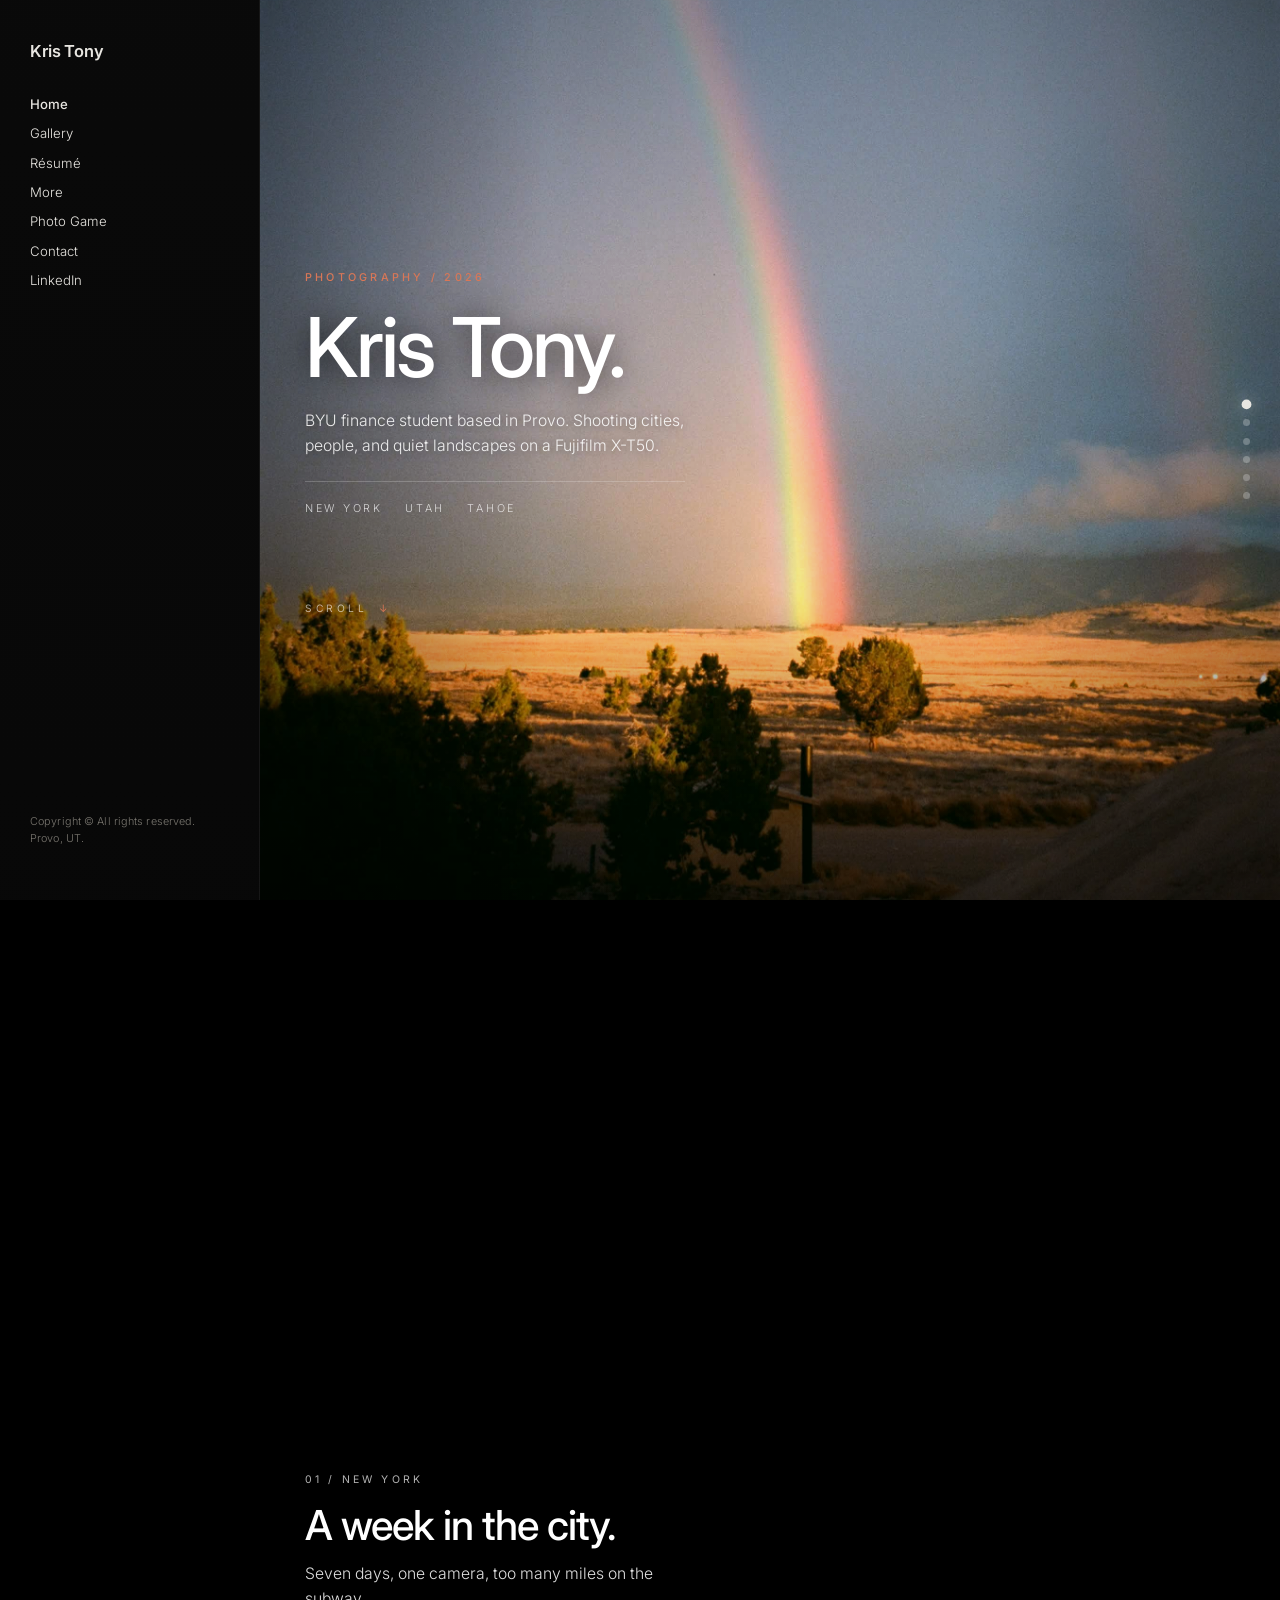
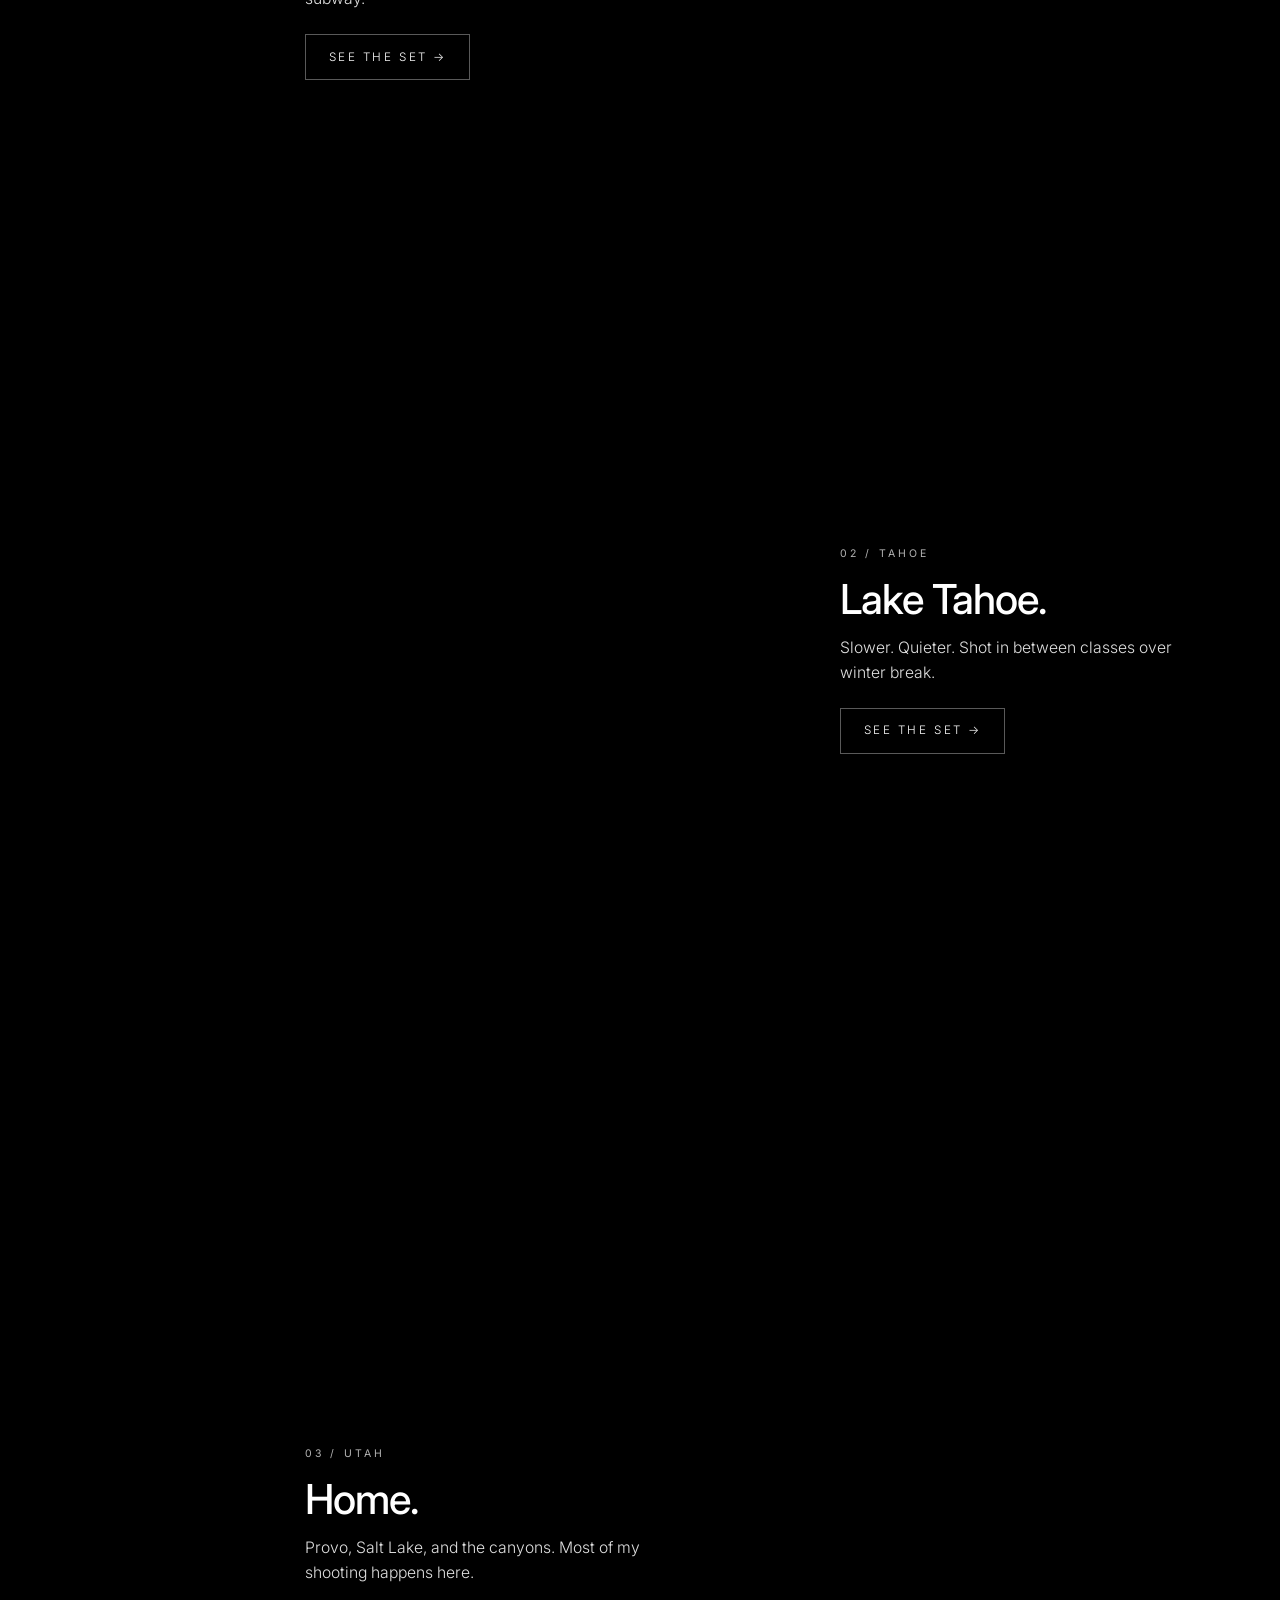
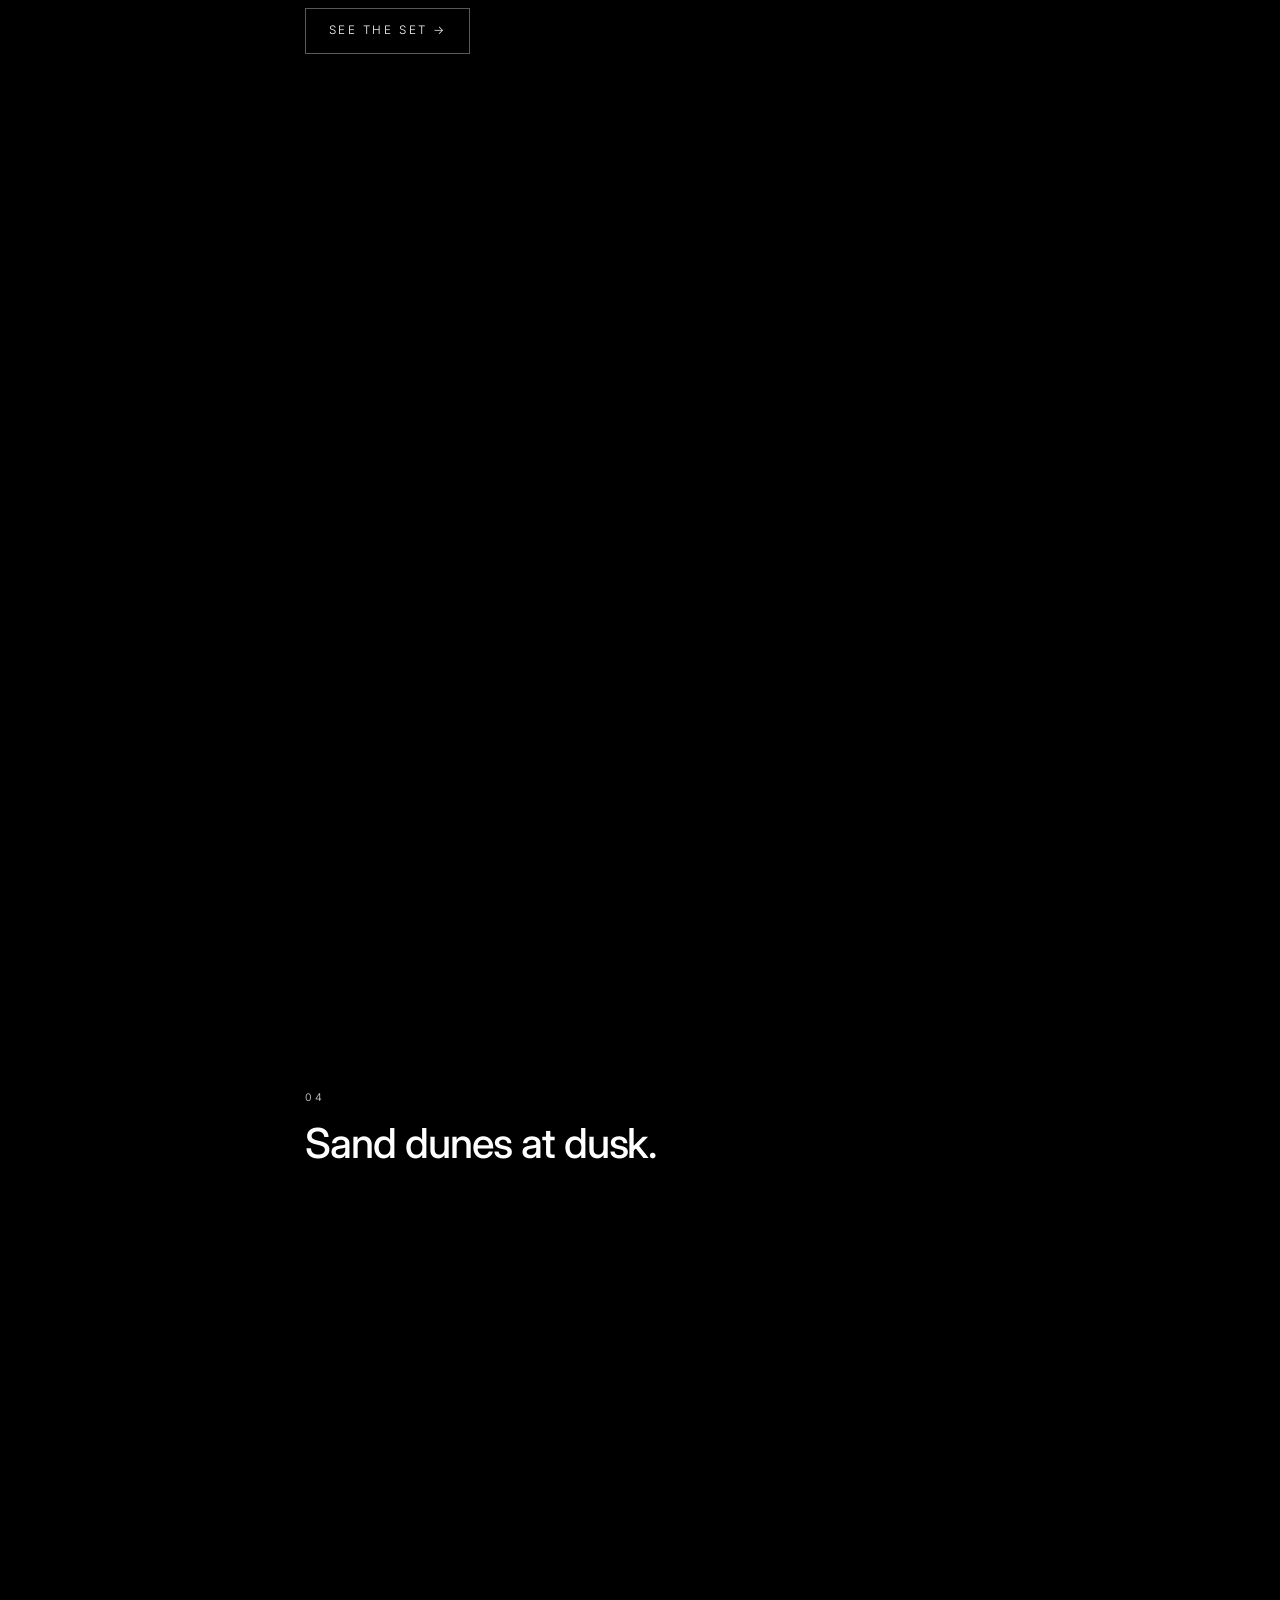
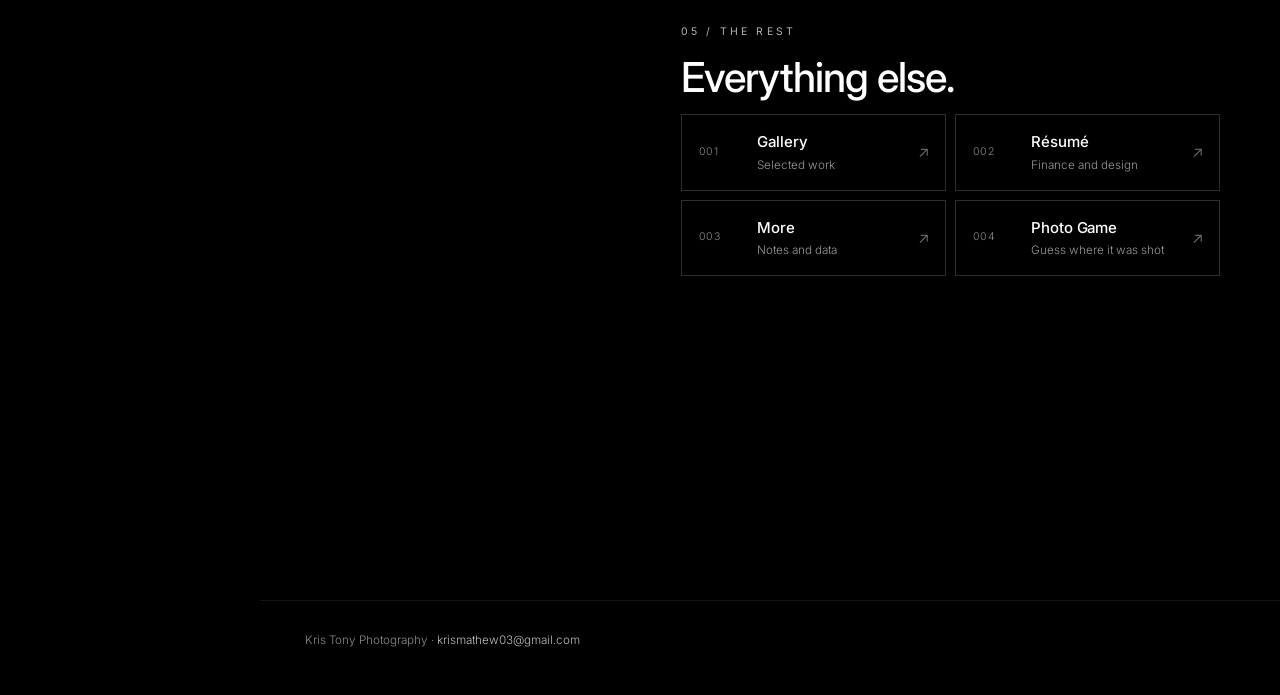
==== index.html @ 4439d4d0 "Add files via upload" ====
<!DOCTYPE html>
<html lang="en">
<head>
  <meta charset="UTF-8" />
  <meta name="viewport" content="width=device-width, initial-scale=1.0" />
  <title>Kris Tony</title>
  <link href="https://cdn.jsdelivr.net/npm/bootstrap@5.3.3/dist/css/bootstrap.min.css" rel="stylesheet" />
  <link rel="preconnect" href="https://fonts.googleapis.com" />
  <link rel="preconnect" href="https://fonts.gstatic.com" crossorigin />
  <link href="https://fonts.googleapis.com/css2?family=Inter:wght@300;400;500;600;700&display=swap" rel="stylesheet" />
  <link rel="stylesheet" href="https://cdn.jsdelivr.net/npm/bootstrap-icons@1.11.3/font/bootstrap-icons.css" />
  <link rel="stylesheet" href="custom.css" />
</head>
<body class="home-body">

<button class="mobile-nav-toggle" id="mobileNavToggle" aria-label="Menu">
  <span></span><span></span><span></span>
</button>

<aside class="sidebar home-sidebar" id="sidebar">
  <div class="sidebar-inner">
    <a href="index.html" class="site-name">Kris Tony</a>
    <nav class="side-nav">
      <a href="index.html" class="active">Home</a>
      <a href="gallery.html">Gallery</a>
      <a href="resume.html">Résumé</a>
      <a href="scratch.html">More</a>
      <a href="wordle.html">Photo Game</a>
      <a href="mailto:krismathew03@gmail.com">Contact</a>
      <a href="https://www.linkedin.com/in/kris-tony-0866b4339/" target="_blank" rel="noopener">LinkedIn</a>
    </nav>
    <p class="copyright">Copyright © All rights reserved.<br/>Provo, UT.</p>
  </div>
</aside>

<!-- Cinematic backdrop with cross-fading photos -->
<div class="backdrop" id="backdrop">
  <div class="backdrop-img active" data-src="images/rainbow.jpg" style="background-image: url('images/rainbow.jpg')"></div>
  <div class="backdrop-img" data-src="images/times-square-rain.jpg"></div>
  <div class="backdrop-img" data-src="images/tahoe-overlook.jpg"></div>
  <div class="backdrop-img" data-src="images/slc-temple.jpg"></div>
  <div class="backdrop-img" data-src="images/sand-dunes.jpg"></div>
  <div class="backdrop-img" data-src="images/nyc-drive.jpg"></div>
  <div class="backdrop-vignette"></div>
</div>

<!-- Scroll indicator showing which photo you're on -->
<div class="scroll-indicator" id="scrollIndicator">
  <span class="dot active" data-idx="0"></span>
  <span class="dot" data-idx="1"></span>
  <span class="dot" data-idx="2"></span>
  <span class="dot" data-idx="3"></span>
  <span class="dot" data-idx="4"></span>
  <span class="dot" data-idx="5"></span>
</div>

<main class="home-main">

  <!-- Section 1: Intro (over rainbow) -->
  <section class="home-section">
    <div class="home-content">
      <p class="home-eyebrow">Photography / 2026</p>
      <h1 class="home-display">Kris Tony.</h1>
      <p class="home-sub">
        BYU finance student based in Provo. Shooting cities, people, and quiet landscapes on a Fujifilm X-T50.
      </p>
      <p class="home-tags">
        <a href="gallery.html#new-york" class="city-link">New York</a>
        <a href="gallery.html#utah" class="city-link">Utah</a>
        <a href="gallery.html#tahoe" class="city-link">Tahoe</a>
      </p>
      <p class="scroll-hint"><span>Scroll</span><span class="arrow">↓</span></p>
    </div>
  </section>

  <!-- Section 2: New York -->
  <section class="home-section">
    <div class="home-content align-bottom">
      <p class="home-chapter">01 / New York</p>
      <h2 class="home-heading">A week in the city.</h2>
      <p class="home-sub">
        Seven days, one camera, too many miles on the subway.
      </p>
      <a href="gallery.html#new-york" class="home-link">See the set →</a>
    </div>
  </section>

  <!-- Section 3: Tahoe -->
  <section class="home-section">
    <div class="home-content align-right">
      <p class="home-chapter">02 / Tahoe</p>
      <h2 class="home-heading">Lake Tahoe.</h2>
      <p class="home-sub">
        Slower. Quieter. Shot in between classes over winter break.
      </p>
      <a href="gallery.html#tahoe" class="home-link">See the set →</a>
    </div>
  </section>

  <!-- Section 4: Utah -->
  <section class="home-section">
    <div class="home-content">
      <p class="home-chapter">03 / Utah</p>
      <h2 class="home-heading">Home.</h2>
      <p class="home-sub">
        Provo, Salt Lake, and the canyons. Most of my shooting happens here.
      </p>
      <a href="gallery.html#utah" class="home-link">See the set →</a>
    </div>
  </section>

  <!-- Section 5: Sand dunes -->
  <section class="home-section">
    <div class="home-content align-bottom">
      <p class="home-chapter">04</p>
      <h2 class="home-heading">Sand dunes at dusk.</h2>
    </div>
  </section>

  <!-- Section 6: NYC drive, closing -->
  <section class="home-section">
    <div class="home-content align-right">
      <p class="home-chapter">05 / The rest</p>
      <h2 class="home-heading">Everything else.</h2>
      <div class="home-links">
        <a href="gallery.html" class="home-link-card">
          <span class="num">001</span>
          <span class="t">Gallery</span>
          <span class="m">Selected work</span>
          <span class="a">↗</span>
        </a>
        <a href="resume.html" class="home-link-card">
          <span class="num">002</span>
          <span class="t">Résumé</span>
          <span class="m">Finance and design</span>
          <span class="a">↗</span>
        </a>
        <a href="scratch.html" class="home-link-card">
          <span class="num">003</span>
          <span class="t">More</span>
          <span class="m">Notes and data</span>
          <span class="a">↗</span>
        </a>
        <a href="wordle.html" class="home-link-card">
          <span class="num">004</span>
          <span class="t">Photo Game</span>
          <span class="m">Guess where it was shot</span>
          <span class="a">↗</span>
        </a>
      </div>
    </div>
  </section>

  <footer class="home-footer">
    <p>Kris Tony Photography · <a href="mailto:krismathew03@gmail.com">krismathew03@gmail.com</a></p>
  </footer>

</main>

<script src="https://cdn.jsdelivr.net/npm/bootstrap@5.3.3/dist/js/bootstrap.bundle.min.js"></script>
<script>
  // Mobile nav
  const toggle = document.getElementById('mobileNavToggle');
  const sidebar = document.getElementById('sidebar');
  toggle.addEventListener('click', () => {
    sidebar.classList.toggle('open');
    toggle.classList.toggle('active');
  });
  sidebar.querySelectorAll('a').forEach(a => {
    a.addEventListener('click', () => {
      sidebar.classList.remove('open');
      toggle.classList.remove('active');
    });
  });

  // Preload all backdrop images + swap based on scroll
  const slides = document.querySelectorAll('.backdrop-img');
  const sections = document.querySelectorAll('.home-section');
  const dots = document.querySelectorAll('.scroll-indicator .dot');

  // Preload
  slides.forEach(s => {
    const src = s.dataset.src;
    if (src && !s.style.backgroundImage) {
      const img = new Image();
      img.onload = () => { s.style.backgroundImage = `url('${src}')`; };
      img.src = src;
    }
  });

  // Swap backdrop based on which section is centered in viewport
  let currentIdx = 0;
  function updateBackdrop() {
    const mid = window.scrollY + window.innerHeight / 2;
    let newIdx = 0;
    sections.forEach((sec, i) => {
      const top = sec.offsetTop;
      const bot = top + sec.offsetHeight;
      if (mid >= top && mid < bot) newIdx = i;
    });
    if (newIdx !== currentIdx) {
      slides[currentIdx]?.classList.remove('active');
      dots[currentIdx]?.classList.remove('active');
      slides[newIdx]?.classList.add('active');
      dots[newIdx]?.classList.add('active');
      currentIdx = newIdx;
    }
  }
  window.addEventListener('scroll', updateBackdrop, { passive: true });

  // Click a dot to jump to that section
  dots.forEach((dot, i) => {
    dot.addEventListener('click', () => {
      sections[i]?.scrollIntoView({ behavior: 'smooth' });
    });
  });
</script>
</body>
</html>
---- custom.css ----
/* =====================================================
   custom.css — Kris Tony · Minimal photography portfolio
   ===================================================== */

:root {
  --bg: #0e0e0e;
  --bg-2: #141414;
  --text: #e8e6e1;
  --muted: #7a7770;
  --accent: #d97757;
  --rule: rgba(232, 230, 225, 0.08);
  --sidebar-w: 260px;
}

* { box-sizing: border-box; -webkit-font-smoothing: antialiased; }

html {
  scroll-behavior: smooth;
}

html, body {
  margin: 0;
  padding: 0;
  background: var(--bg);
  color: var(--text);
  font-family: 'Inter', system-ui, sans-serif;
  font-weight: 300;
  font-size: 15px;
  line-height: 1.6;
  overflow-x: hidden;
}

a { color: var(--text); text-decoration: none; }
img { display: block; max-width: 100%; }

/* Offset for anchor jumps so content isn't glued to the top */
[id] { scroll-margin-top: 2rem; }

/* ---------- Scroll progress bar ---------- */
.scroll-progress {
  position: fixed;
  top: 0;
  left: var(--sidebar-w);
  right: 0;
  height: 2px;
  background: transparent;
  z-index: 40;
  pointer-events: none;
}
.scroll-progress-bar {
  height: 100%;
  background: var(--accent);
  width: 0;
  transition: width 0.1s linear;
}

/* ---------- Sidebar ---------- */
.sidebar {
  position: fixed;
  top: 0;
  left: 0;
  width: var(--sidebar-w);
  height: 100vh;
  background: var(--bg);
  padding: 2.5rem 2rem;
  z-index: 20;
  display: flex;
  flex-direction: column;
  border-right: 1px solid var(--rule);
  overflow-y: auto;
}

.sidebar-inner {
  display: flex;
  flex-direction: column;
  height: 100%;
  min-height: 100%;
}

.site-name {
  font-weight: 600;
  font-size: 1.1rem;
  letter-spacing: -0.01em;
  color: var(--text);
  margin-bottom: 2rem;
  display: block;
}

.side-nav {
  display: flex;
  flex-direction: column;
  gap: 0.55rem;
}
.side-nav a {
  font-size: 0.88rem;
  color: var(--text);
  font-weight: 300;
  transition: opacity 0.2s, transform 0.25s;
  display: inline-block;
  width: fit-content;
}
.side-nav a:hover {
  opacity: 0.55;
  transform: translateX(3px);
}
.side-nav a.active { font-weight: 500; }

/* Gallery jump sub-nav */
.gallery-jump {
  margin-top: 1.75rem;
  padding-top: 1.5rem;
  border-top: 1px solid var(--rule);
  display: flex;
  flex-direction: column;
  gap: 0.5rem;
}
.gallery-jump a {
  font-size: 0.82rem;
  color: var(--muted);
  transition: color 0.2s, transform 0.25s;
}
.gallery-jump a:hover {
  color: var(--text);
  transform: translateX(3px);
}
.anchor-heading {
  font-size: 0.68rem;
  color: var(--muted);
  text-transform: uppercase;
  letter-spacing: 0.25em;
  margin: 0 0 0.5rem;
  opacity: 0.7;
}

.copyright {
  font-size: 0.72rem;
  color: var(--muted);
  margin-top: auto;
  padding-top: 2rem;
  line-height: 1.6;
  letter-spacing: 0.01em;
}

/* ---------- Mobile nav toggle ---------- */
.mobile-nav-toggle {
  display: none;
  position: fixed;
  top: 1.25rem;
  right: 1.25rem;
  width: 44px;
  height: 44px;
  background: var(--bg);
  border: 1px solid var(--rule);
  z-index: 30;
  cursor: pointer;
  padding: 0;
  flex-direction: column;
  align-items: center;
  justify-content: center;
  gap: 4px;
}
.mobile-nav-toggle span {
  display: block;
  width: 18px;
  height: 1px;
  background: var(--text);
  transition: all 0.25s ease;
}
.mobile-nav-toggle.active span:nth-child(1) {
  transform: translateY(5px) rotate(45deg);
}
.mobile-nav-toggle.active span:nth-child(2) { opacity: 0; }
.mobile-nav-toggle.active span:nth-child(3) {
  transform: translateY(-5px) rotate(-45deg);
}

/* ---------- Main content area ---------- */
.main {
  margin-left: var(--sidebar-w);
  padding: 2.5rem 2.5rem 4rem;
  min-height: 100vh;
}

/* ---------- Lightbox ---------- */
.lightbox {
  position: fixed;
  inset: 0;
  background: rgba(8, 8, 8, 0.96);
  backdrop-filter: blur(14px);
  -webkit-backdrop-filter: blur(14px);
  z-index: 100;
  display: none;
  align-items: center;
  justify-content: center;
  padding: 3rem 5rem;
  opacity: 0;
  transition: opacity 0.3s ease;
  cursor: zoom-out;
}
.lightbox.open {
  display: flex;
  opacity: 1;
}
.lightbox img {
  max-width: 100%;
  max-height: 100%;
  object-fit: contain;
  display: block;
  animation: lbZoom 0.35s cubic-bezier(0.25, 0.8, 0.25, 1) both;
}
@keyframes lbZoom {
  from { transform: scale(0.96); opacity: 0; }
  to { transform: scale(1); opacity: 1; }
}
.lightbox-close {
  position: absolute;
  top: 1.5rem;
  right: 1.5rem;
  width: 44px;
  height: 44px;
  background: transparent;
  border: 1px solid rgba(255,255,255,0.25);
  color: rgba(255,255,255,0.85);
  cursor: pointer;
  font-size: 1.3rem;
  font-weight: 300;
  transition: all 0.2s;
  display: flex;
  align-items: center;
  justify-content: center;
}
.lightbox-close:hover {
  background: rgba(255,255,255,0.1);
  border-color: rgba(255,255,255,0.6);
  color: #fff;
}
.lightbox-nav {
  position: absolute;
  top: 50%;
  transform: translateY(-50%);
  width: 52px;
  height: 52px;
  background: transparent;
  border: 1px solid rgba(255,255,255,0.2);
  color: rgba(255,255,255,0.75);
  cursor: pointer;
  font-size: 1.2rem;
  transition: all 0.25s;
  display: flex;
  align-items: center;
  justify-content: center;
  font-family: inherit;
}
.lightbox-nav:hover {
  background: rgba(255,255,255,0.1);
  border-color: rgba(255,255,255,0.55);
  color: #fff;
}
.lightbox-prev { left: 1.5rem; }
.lightbox-next { right: 1.5rem; }
.lightbox-counter {
  position: absolute;
  bottom: 1.5rem;
  left: 50%;
  transform: translateX(-50%);
  font-size: 0.72rem;
  letter-spacing: 0.25em;
  text-transform: uppercase;
  color: rgba(255,255,255,0.55);
  font-variant-numeric: tabular-nums;
}

.photo {
  display: block;
  margin: 0 0 1rem 0;
  overflow: visible;
  position: relative;
  line-height: 0;
  cursor: zoom-in;
  opacity: 1;
  transform: translateY(0);
  transition: opacity 0.7s ease, transform 0.45s cubic-bezier(0.25, 0.8, 0.25, 1);
}
/* Only apply fade-in animation when JS adds this class */
.photo.js-fade {
  opacity: 0;
  transform: translateY(24px);
}
.photo.js-fade.visible {
  opacity: 1;
  transform: translateY(0);
}
.photo img {
  width: 100%;
  height: auto;
  display: block;
  transition: transform 0.5s cubic-bezier(0.25, 0.8, 0.25, 1), box-shadow 0.5s ease;
  box-shadow: 0 0 0 rgba(0,0,0,0);
}
.photo:hover img {
  transform: translateY(-6px);
  box-shadow: 0 20px 40px -15px rgba(0, 0, 0, 0.6);
}

/* Portrait photos — no height cap, full format */
.photo.portrait img {
  max-height: 82vh;
  width: auto;
  margin: 0 auto;
}

/* Paired portrait block — full photo, no crop */
.portrait-pair {
  display: grid;
  grid-template-columns: 1fr 1fr;
  gap: 1rem;
  margin: 0 0 1rem 0;
  align-items: start;
}
.portrait-pair .photo {
  margin: 0;
}
.portrait-pair .photo img {
  width: 100%;
  height: auto;
  max-height: 80vh;
  object-fit: contain;
}

/* ---------- Homepage (cinematic scroll-driven) ---------- */
.home-body {
  background: #000;
}

/* The sidebar on the home page gets a gradient overlay so it's always readable over any backdrop */
.home-sidebar {
  background: linear-gradient(180deg, rgba(10,10,10,0.92) 0%, rgba(10,10,10,0.78) 100%);
  backdrop-filter: blur(16px) saturate(140%);
  -webkit-backdrop-filter: blur(16px) saturate(140%);
  border-right: 1px solid rgba(255,255,255,0.06);
}

/* The full-bleed backdrop behind all the home sections */
.backdrop {
  position: fixed;
  top: 0;
  left: var(--sidebar-w);
  right: 0;
  bottom: 0;
  z-index: 0;
  overflow: hidden;
  background: #000;
}
.backdrop-img {
  position: absolute;
  inset: 0;
  background-size: cover;
  background-position: center;
  opacity: 0;
  transition: opacity 1.4s cubic-bezier(0.25, 0.8, 0.25, 1), transform 8s cubic-bezier(0.25, 0.8, 0.25, 1);
  transform: scale(1.02);
  filter: brightness(1.1) contrast(1.02);
}
.backdrop-img.active {
  opacity: 1;
  transform: scale(1);
}
.backdrop-img.active {
  opacity: 1;
  transform: scale(1);
}
.backdrop-vignette {
  position: absolute;
  inset: 0;
  pointer-events: none;
  background:
    linear-gradient(90deg, rgba(0,0,0,0.4) 0%, rgba(0,0,0,0.05) 28%, rgba(0,0,0,0.05) 72%, rgba(0,0,0,0.28) 100%),
    linear-gradient(180deg, rgba(0,0,0,0.15) 0%, rgba(0,0,0,0) 30%, rgba(0,0,0,0) 70%, rgba(0,0,0,0.45) 100%);
}

/* Scroll-indicator dots on the right edge */
.scroll-indicator {
  position: fixed;
  right: 2rem;
  top: 50%;
  transform: translateY(-50%);
  z-index: 15;
  display: flex;
  flex-direction: column;
  gap: 0.75rem;
}
.scroll-indicator .dot {
  width: 7px;
  height: 7px;
  border-radius: 50%;
  background: rgba(255, 255, 255, 0.25);
  cursor: pointer;
  transition: all 0.35s cubic-bezier(0.25, 0.8, 0.25, 1);
}
.scroll-indicator .dot:hover {
  background: rgba(255, 255, 255, 0.55);
  transform: scale(1.3);
}
.scroll-indicator .dot.active {
  background: var(--text);
  transform: scale(1.4);
  box-shadow: 0 0 12px rgba(232, 230, 225, 0.6);
}

/* Main content sits over the backdrop */
.home-main {
  margin-left: var(--sidebar-w);
  position: relative;
  z-index: 1;
}

.home-section {
  min-height: 100vh;
  display: flex;
  align-items: center;
  padding: 4rem 4rem 4rem 3rem;
  position: relative;
}

.home-content {
  max-width: 560px;
}
.home-content.align-right {
  margin-left: auto;
  text-align: left;
}
.home-content.align-bottom {
  align-self: flex-end;
  margin-bottom: 4rem;
  margin-top: auto;
}
.home-section:has(.align-bottom) {
  align-items: flex-end;
}

.home-eyebrow {
  font-size: 0.72rem;
  color: var(--accent);
  letter-spacing: 0.3em;
  text-transform: uppercase;
  margin: 0 0 1.5rem;
  font-weight: 500;
}
.home-chapter {
  font-size: 0.7rem;
  color: rgba(255, 255, 255, 0.7);
  letter-spacing: 0.3em;
  text-transform: uppercase;
  margin: 0 0 1rem;
  font-weight: 400;
}

.home-display {
  font-size: clamp(3rem, 7vw, 5.5rem);
  font-weight: 500;
  letter-spacing: -0.035em;
  line-height: 0.95;
  margin: 0 0 1.5rem;
  color: #fff;
  text-shadow: 0 2px 30px rgba(0, 0, 0, 0.6);
}
.home-heading {
  font-size: clamp(1.75rem, 3.5vw, 2.75rem);
  font-weight: 500;
  letter-spacing: -0.025em;
  line-height: 1.05;
  margin: 0 0 1rem;
  color: #fff;
  text-shadow: 0 2px 24px rgba(0, 0, 0, 0.55);
  max-width: 22ch;
}

.home-sub {
  font-size: 1.05rem;
  line-height: 1.55;
  color: rgba(255, 255, 255, 0.88);
  margin: 0 0 1.5rem;
  max-width: 38ch;
  text-shadow: 0 1px 12px rgba(0, 0, 0, 0.5);
  font-weight: 300;
}

.home-tags {
  display: flex;
  gap: 1.5rem;
  font-size: 0.72rem;
  letter-spacing: 0.25em;
  text-transform: uppercase;
  margin: 0 0 2.5rem;
  padding-top: 1.25rem;
  border-top: 1px solid rgba(255, 255, 255, 0.2);
}
.home-tags .city-link {
  color: rgba(255, 255, 255, 0.75);
  transition: color 0.25s, transform 0.25s cubic-bezier(0.25, 0.8, 0.25, 1);
  transform-origin: left center;
  cursor: pointer;
}
.home-tags .city-link:hover {
  color: var(--accent);
  transform: scale(1.18);
}

.home-link {
  display: inline-flex;
  align-items: center;
  gap: 0.5rem;
  padding: 0.85rem 1.5rem;
  border: 1px solid rgba(255, 255, 255, 0.35);
  color: #fff;
  text-decoration: none;
  font-size: 0.78rem;
  letter-spacing: 0.22em;
  text-transform: uppercase;
  transition: all 0.3s ease;
  backdrop-filter: blur(6px);
  background: rgba(0, 0, 0, 0.15);
}
.home-link:hover {
  background: var(--text);
  color: var(--bg);
  border-color: var(--text);
}

/* Link cards at bottom section */
.home-links {
  display: grid;
  grid-template-columns: 1fr 1fr;
  gap: 0.6rem;
  max-width: 560px;
}
.home-link-card {
  display: grid;
  grid-template-columns: 45px 1fr 25px;
  grid-template-areas:
    "num title arrow"
    "num meta arrow";
  gap: 0.1rem 0.9rem;
  padding: 1rem 1.1rem;
  border: 1px solid rgba(255, 255, 255, 0.18);
  background: rgba(0, 0, 0, 0.35);
  backdrop-filter: blur(10px);
  color: #fff;
  text-decoration: none;
  transition: all 0.3s cubic-bezier(0.25, 0.8, 0.25, 1);
  align-items: center;
}
.home-link-card:hover {
  background: rgba(255, 255, 255, 0.95);
  color: var(--bg);
  border-color: rgba(255, 255, 255, 0.95);
  transform: translateY(-3px);
}
.home-link-card .num {
  grid-area: num;
  font-size: 0.7rem;
  letter-spacing: 0.15em;
  opacity: 0.55;
  align-self: center;
}
.home-link-card .t {
  grid-area: title;
  font-size: 1rem;
  font-weight: 500;
  letter-spacing: -0.005em;
}
.home-link-card .m {
  grid-area: meta;
  font-size: 0.78rem;
  opacity: 0.6;
}
.home-link-card .a {
  grid-area: arrow;
  font-size: 1rem;
  opacity: 0.5;
  align-self: center;
  text-align: right;
  transition: transform 0.3s;
}
.home-link-card:hover .a {
  transform: translate(3px, -3px);
  opacity: 1;
}

.scroll-hint {
  margin-top: 3rem;
  display: inline-flex;
  align-items: center;
  gap: 0.75rem;
  font-size: 0.68rem;
  letter-spacing: 0.35em;
  text-transform: uppercase;
  color: rgba(255, 255, 255, 0.6);
  font-weight: 400;
}
.scroll-hint .arrow {
  color: var(--accent);
  animation: bob 2s ease-in-out infinite;
  display: inline-block;
}
@keyframes bob {
  0%, 100% { transform: translateY(0); }
  50% { transform: translateY(4px); }
}

.home-footer {
  margin-left: 0;
  padding: 2rem 4rem 3rem 3rem;
  font-size: 0.78rem;
  color: rgba(255, 255, 255, 0.55);
  background: rgba(0, 0, 0, 0.55);
  backdrop-filter: blur(8px);
  border-top: 1px solid rgba(255, 255, 255, 0.08);
  position: relative;
  z-index: 1;
}
.home-footer p { margin: 0; }
.home-footer a {
  color: rgba(255, 255, 255, 0.75);
  transition: color 0.2s;
}
.home-footer a:hover { color: var(--accent); }

/* ---------- Work index ---------- */
.text-block {
  max-width: 780px;
  padding: 1.5rem 0 3rem;
}
.lede {
  font-size: 1.15rem;
  line-height: 1.5;
  font-weight: 300;
  color: var(--text);
  letter-spacing: -0.005em;
  margin: 0;
  max-width: 600px;
}

.work-index { border-top: 1px solid var(--rule); }
.work-row {
  display: grid;
  grid-template-columns: 70px 180px 1fr 30px;
  gap: 1.5rem;
  padding: 1.4rem 0;
  border-bottom: 1px solid var(--rule);
  align-items: center;
  transition: padding 0.35s cubic-bezier(0.25, 0.8, 0.25, 1), opacity 0.25s;
  color: var(--text);
}
.work-row:hover {
  padding-left: 1rem;
  opacity: 0.85;
}
.work-row .num {
  font-size: 0.75rem;
  color: var(--muted);
  letter-spacing: 0.1em;
}
.work-row .title {
  font-size: 1.15rem;
  font-weight: 400;
  letter-spacing: -0.005em;
}
.work-row .meta {
  font-size: 0.88rem;
  color: var(--muted);
  font-weight: 300;
}
.work-row .arrow {
  font-size: 1rem;
  color: var(--muted);
  text-align: right;
  transition: transform 0.3s, color 0.3s;
}
.work-row:hover .arrow {
  transform: translate(4px, -4px);
  color: var(--text);
}

/* ---------- Footer ---------- */
.page-footer {
  display: flex;
  justify-content: space-between;
  align-items: center;
  padding: 2.5rem 0 0;
  border-top: 1px solid var(--rule);
  margin-top: 2rem;
  font-size: 0.78rem;
  color: var(--muted);
}
.page-footer p { margin: 0; }
.page-footer a {
  color: var(--muted);
  transition: color 0.2s;
}
.page-footer a:hover { color: var(--text); }

/* ---------- Gallery page header ---------- */
.page-header {
  padding: 1rem 0 3rem;
}
.page-header h1 {
  font-size: 2.5rem;
  font-weight: 500;
  letter-spacing: -0.02em;
  margin: 0 0 0.5rem;
  color: var(--text);
}
.page-header p {
  font-size: 0.95rem;
  color: var(--muted);
  max-width: 500px;
  margin: 0;
  line-height: 1.5;
}

.section-divider {
  padding: 3.5rem 0 1.5rem;
}
.section-divider h2 {
  font-size: 0.9rem;
  font-weight: 500;
  letter-spacing: 0.3em;
  text-transform: uppercase;
  color: var(--text);
  margin: 0;
  padding-bottom: 1rem;
  border-bottom: 1px solid var(--rule);
  position: relative;
}
.section-divider h2::before {
  content: '';
  position: absolute;
  bottom: -1px;
  left: 0;
  width: 2rem;
  height: 1px;
  background: var(--accent);
}

/* ---------- Résumé ---------- */
.resume-container {
  max-width: 760px;
  padding: 1rem 0 4rem;
}
.resume-container h1 {
  font-size: 2.2rem;
  font-weight: 500;
  letter-spacing: -0.02em;
  margin: 0 0 0.25rem;
}
.resume-container .tagline {
  font-size: 1rem;
  color: var(--muted);
  margin: 0 0 2rem;
}
.resume-contact {
  font-size: 0.82rem;
  color: var(--muted);
  padding: 1rem 0;
  border-top: 1px solid var(--rule);
  border-bottom: 1px solid var(--rule);
  margin-bottom: 2.5rem;
  display: flex;
  flex-wrap: wrap;
  gap: 1.5rem;
}
.resume-contact a {
  color: var(--text);
  border-bottom: 1px solid transparent;
  transition: border-color 0.2s;
}
.resume-contact a:hover { border-bottom-color: var(--text); }

.resume-section-label {
  font-size: 0.75rem;
  letter-spacing: 0.25em;
  text-transform: uppercase;
  color: var(--accent);
  margin: 2.5rem 0 1.5rem;
  font-weight: 400;
}

.resume-role {
  padding: 1.25rem 0;
  border-bottom: 1px solid var(--rule);
}
.resume-role:last-child { border-bottom: none; }
.resume-role-head {
  display: flex;
  justify-content: space-between;
  align-items: baseline;
  flex-wrap: wrap;
  gap: 0.5rem 1rem;
  margin-bottom: 0.5rem;
}
.resume-role h3 {
  font-size: 1.05rem;
  font-weight: 500;
  margin: 0;
  color: var(--text);
  letter-spacing: -0.005em;
}
.resume-role h3 .sub {
  color: var(--muted);
  font-weight: 300;
}
.resume-role-date {
  font-size: 0.8rem;
  color: var(--muted);
  font-variant-numeric: tabular-nums;
}
.resume-role ul {
  list-style: none;
  padding: 0;
  margin: 0.75rem 0 0;
}
.resume-role ul li {
  padding: 0.25rem 0 0.25rem 1.25rem;
  position: relative;
  font-size: 0.92rem;
  color: var(--text);
  opacity: 0.88;
  line-height: 1.55;
}
.resume-role ul li::before {
  content: '—';
  position: absolute;
  left: 0;
  color: var(--muted);
}
.resume-role strong { font-weight: 500; }

/* ---------- Responsive ---------- */
@media (max-width: 900px) {
  :root { --sidebar-w: 0; }
  .mobile-nav-toggle { display: flex; }
  .sidebar {
    transform: translateX(-100%);
    transition: transform 0.35s ease;
    width: 80%;
    max-width: 300px;
    border-right: 1px solid var(--rule);
  }
  .sidebar.open { transform: translateX(0); }
  .main {
    margin-left: 0;
    padding: 4rem 1.25rem 3rem;
  }
  .scroll-progress { left: 0; }

  /* Lightbox mobile */
  .lightbox { padding: 1rem; }
  .lightbox-close { top: 0.75rem; right: 0.75rem; }
  .lightbox-nav { width: 42px; height: 42px; }
  .lightbox-prev { left: 0.5rem; }
  .lightbox-next { right: 0.5rem; }

  .photo { margin-bottom: 0.75rem; }
  .photo.portrait img { max-height: 85vh; }

  /* Homepage responsive */
  .backdrop { left: 0; }
  .home-main { margin-left: 0; }
  .home-section {
    padding: 5rem 1.5rem 3rem 1.5rem;
    min-height: 100vh;
  }
  .home-content.align-right { margin-left: 0; }
  .home-content.align-bottom { margin-bottom: 3rem; }
  .home-display { font-size: clamp(2.5rem, 10vw, 4rem); }
  .home-heading { font-size: clamp(1.5rem, 5vw, 2.25rem); }
  .home-sub { font-size: 0.98rem; }
  .home-tags { gap: 1rem; font-size: 0.68rem; flex-wrap: wrap; }
  .scroll-indicator { right: 1rem; gap: 0.6rem; }
  .scroll-indicator .dot { width: 6px; height: 6px; }
  .home-links { grid-template-columns: 1fr; max-width: 100%; }
  .home-footer {
    padding: 1.5rem;
    text-align: center;
  }

  /* Gallery responsive */
  .portrait-pair {
    grid-template-columns: 1fr;
    gap: 0.75rem;
  }

  .text-block { padding: 1rem 0 2rem; }
  .lede { font-size: 1.05rem; }

  .work-row {
    grid-template-columns: 50px 1fr 25px;
    gap: 1rem;
  }
  .work-row .meta { display: none; }
  .work-row:hover { padding-left: 0.5rem; }

  .resume-role-head { flex-direction: column; gap: 0.25rem; }

  .page-footer {
    flex-direction: column;
    gap: 0.75rem;
    text-align: center;
  }
}

/* ---------- Entrance animation ---------- */
@keyframes fadeIn {
  from { opacity: 0; }
  to { opacity: 1; }
}
.main { animation: fadeIn 0.6s ease both; }
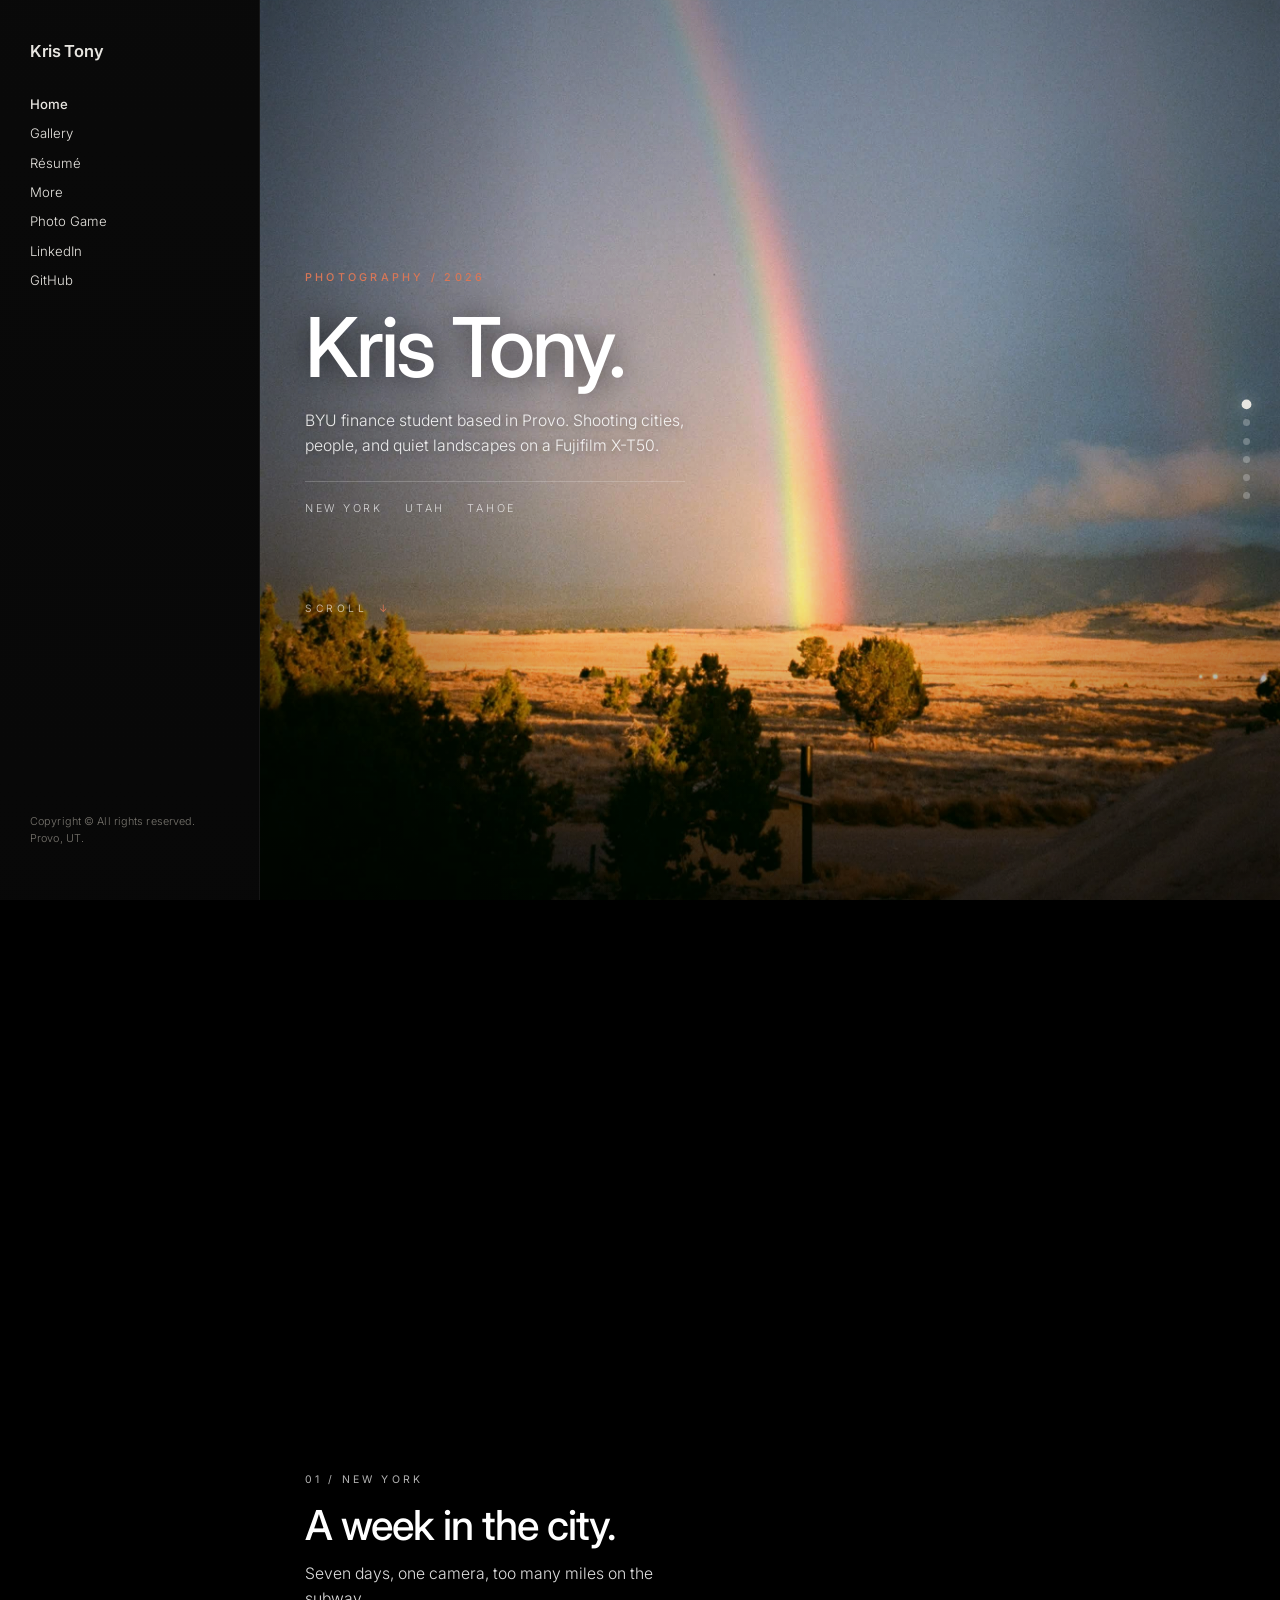
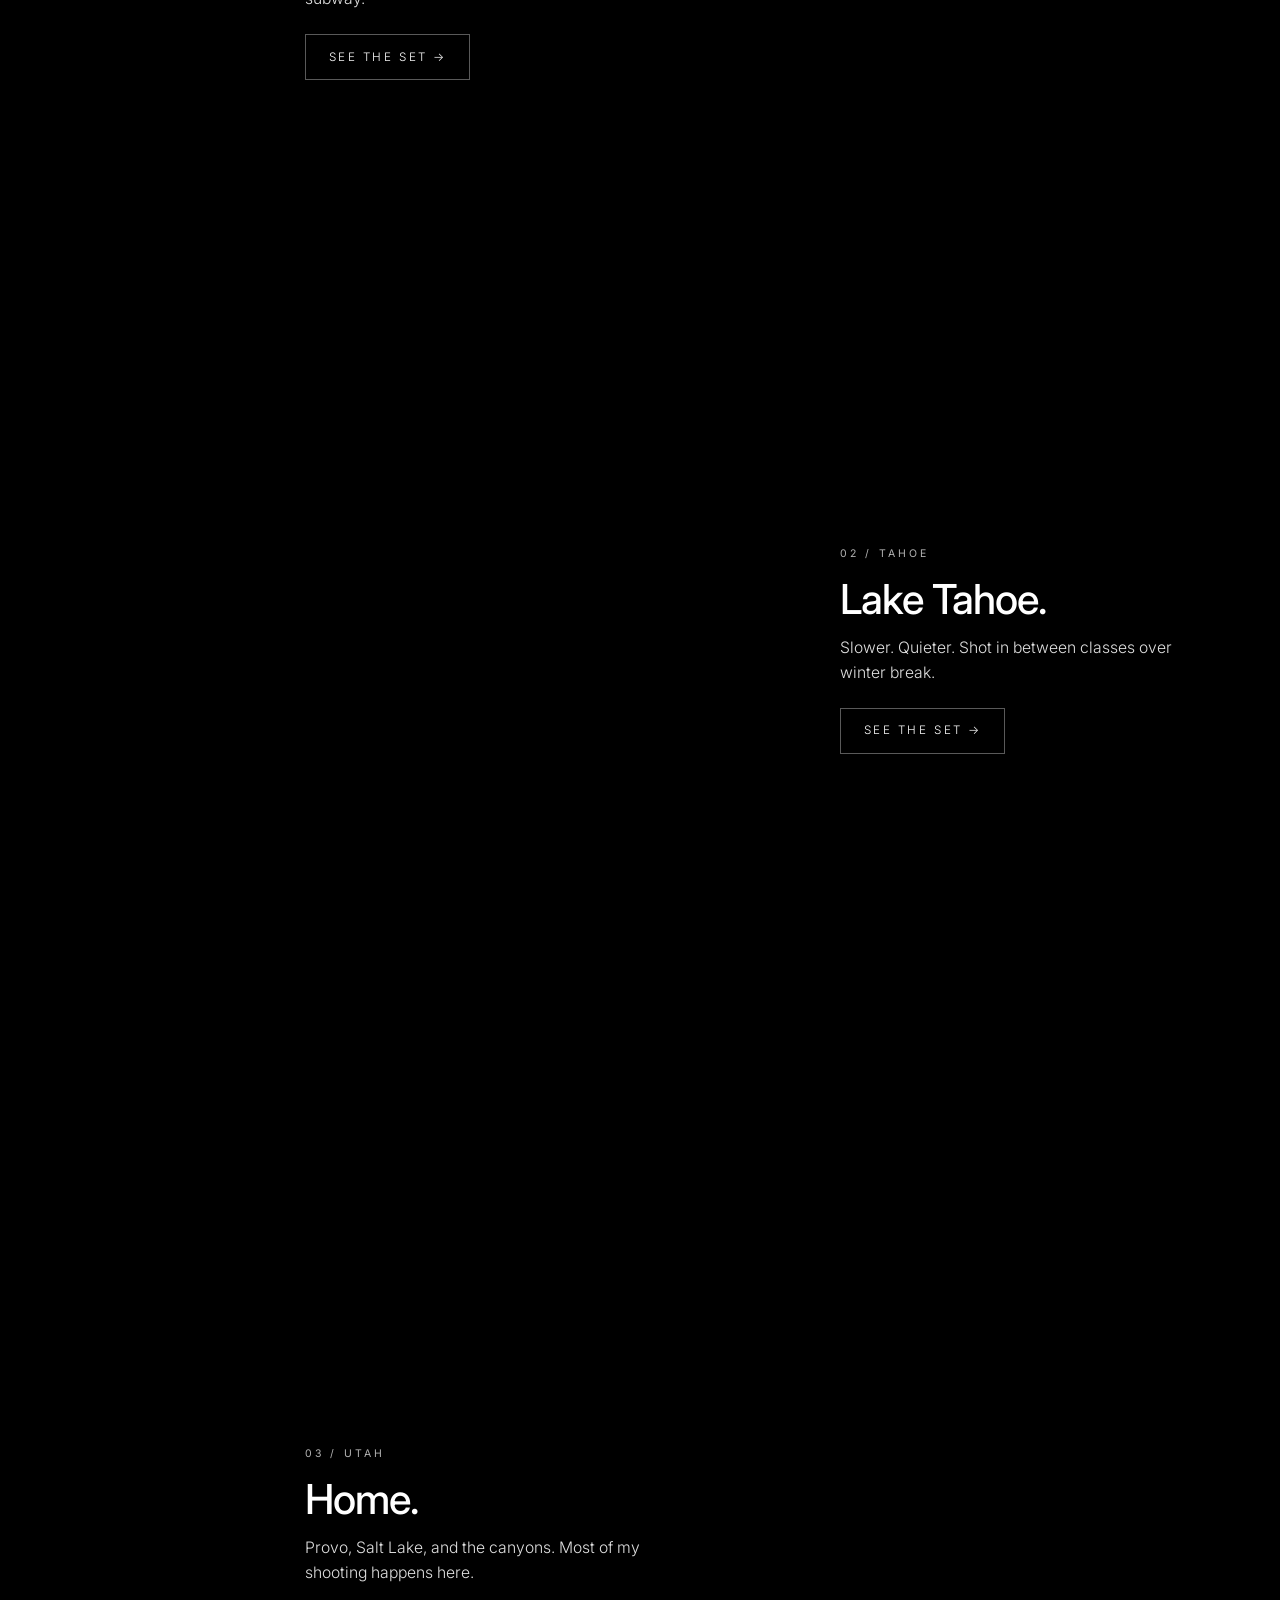
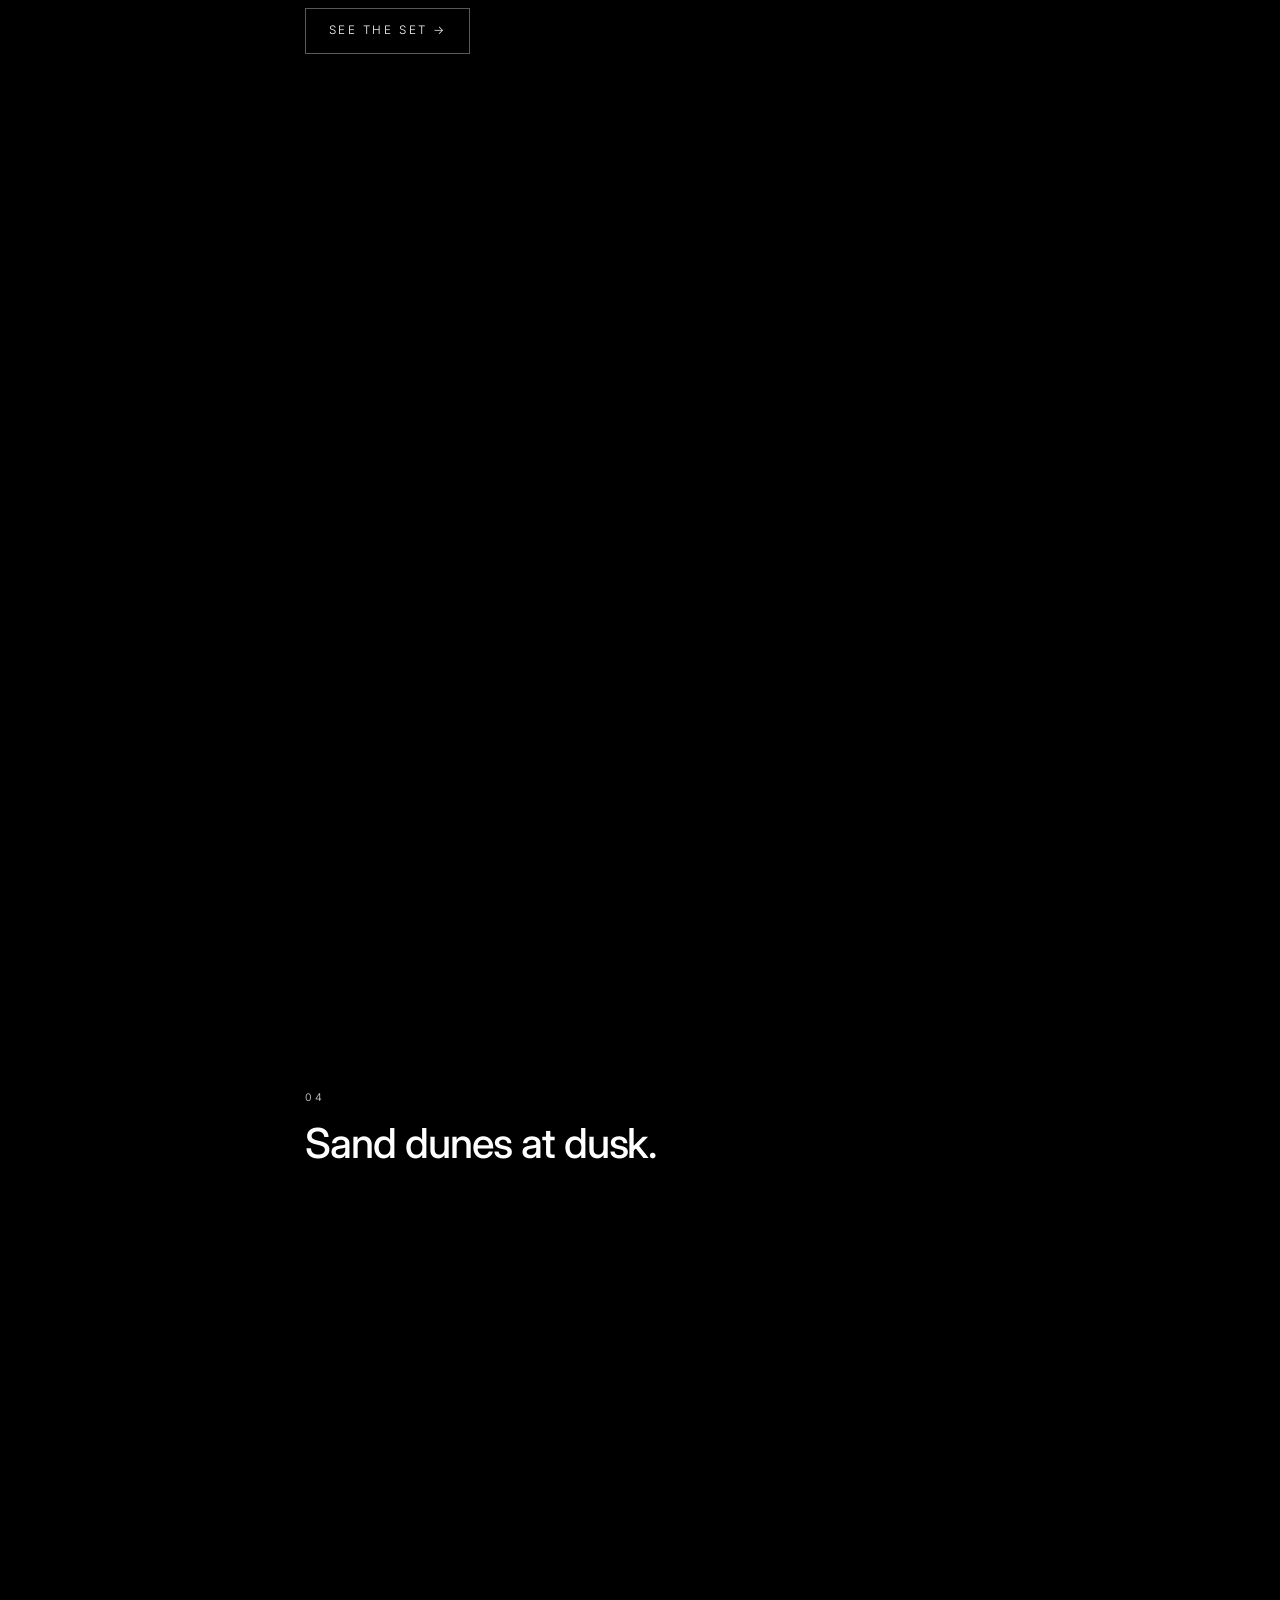
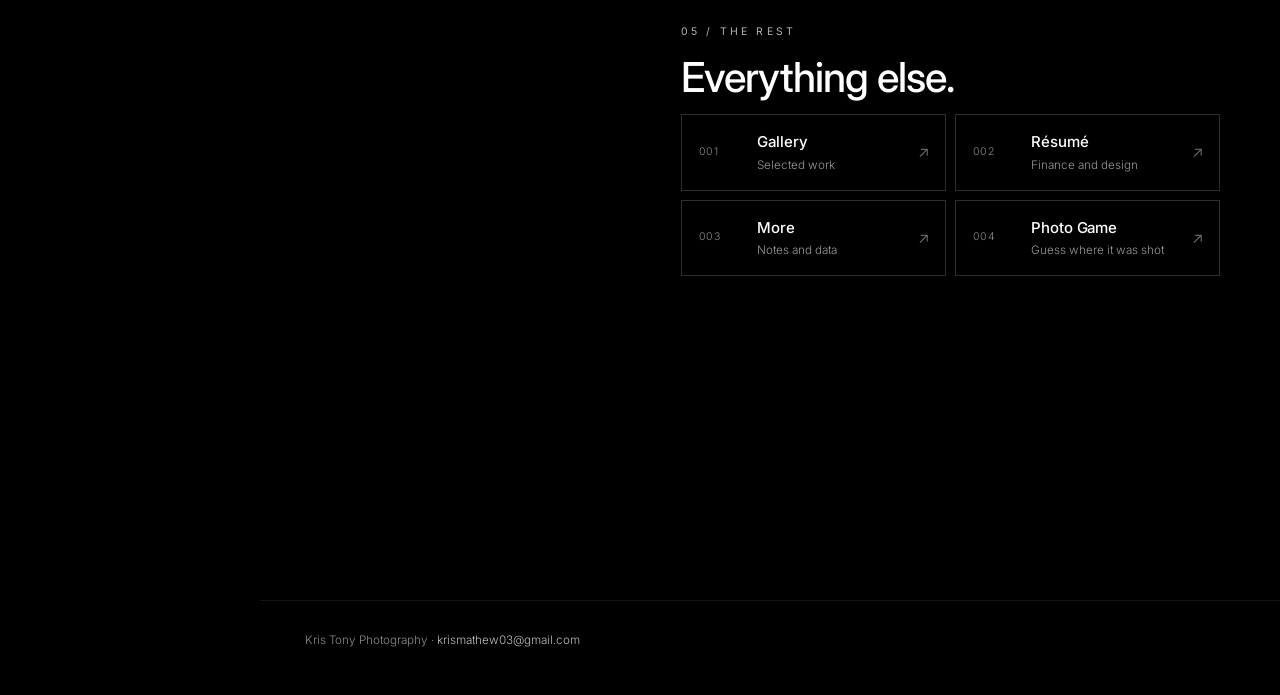
==== commit 182c01f7: "Add files via upload" ====
--- a/index.html
+++ b/index.html
@@ -26,8 +26,8 @@
       <a href="resume.html">Résumé</a>
       <a href="scratch.html">More</a>
       <a href="wordle.html">Photo Game</a>
-      <a href="mailto:krismathew03@gmail.com">Contact</a>
       <a href="https://www.linkedin.com/in/kris-tony-0866b4339/" target="_blank" rel="noopener">LinkedIn</a>
+      <a href="https://github.com/krismathew03-ai/krismathew03-ai.github.io" target="_blank" rel="noopener">GitHub</a>
     </nav>
     <p class="copyright">Copyright © All rights reserved.<br/>Provo, UT.</p>
   </div>
